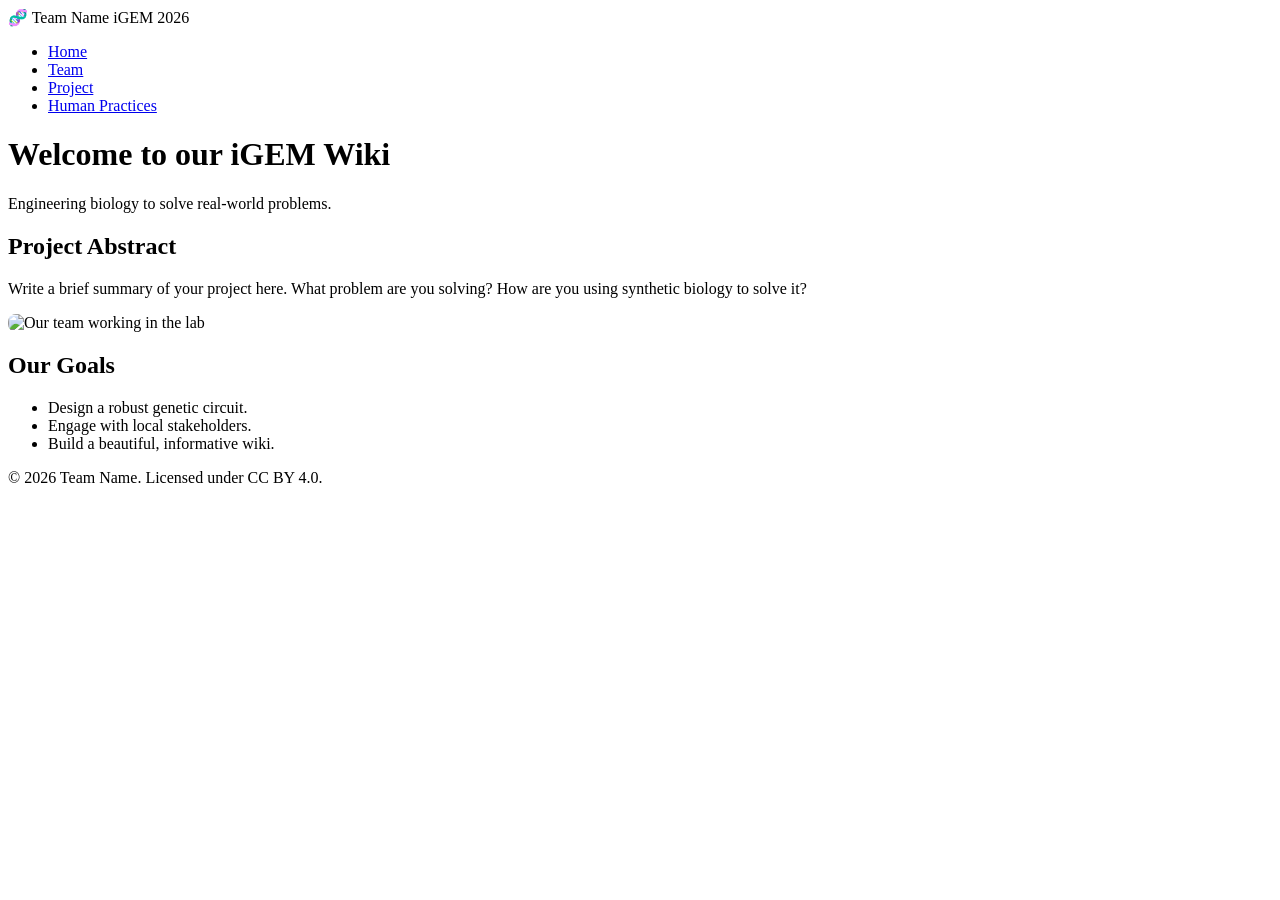
==== index.html @ 5bd160a6 "Add initial HTML structure for iGEM project" ====
<!DOCTYPE html>
<html lang="en">
<head>
    <meta charset="UTF-8">
    <meta name="viewport" content="width=device-width, initial-scale=1.0">
    <title>Our iGEM Project</title>
    <link rel="stylesheet" href="style.css">
</head>
<body>

    <nav class="navbar">
        <div class="logo">🧬 Team Name iGEM 2026</div>
        <ul class="nav-links">
            <li><a href="index.html">Home</a></li>
            <li><a href="team.html">Team</a></li>
            <li><a href="project.html">Project</a></li>
            <li><a href="human-practices.html">Human Practices</a></li>
        </ul>
    </nav>

    <header class="hero-section">
        <h1>Welcome to our iGEM Wiki</h1>
        <p>Engineering biology to solve real-world problems.</p>
    </header>

    <main class="content-container">
        <section class="project-summary">
            <h2>Project Abstract</h2>
            <p>Write a brief summary of your project here. What problem are you solving? How are you using synthetic biology to solve it?</p>
            
            <img src="lab.jpg" alt="Our team working in the lab" style="max-width: 100%; border-radius: 8px;">
        </section>

        <section class="achievements">
            <h2>Our Goals</h2>
            <ul>
                <li>Design a robust genetic circuit.</li>
                <li>Engage with local stakeholders.</li>
                <li>Build a beautiful, informative wiki.</li>
            </ul>
        </section>
    </main>

    <footer>
        <p>&copy; 2026 Team Name. Licensed under CC BY 4.0.</p>
    </footer>

</body>
</html>
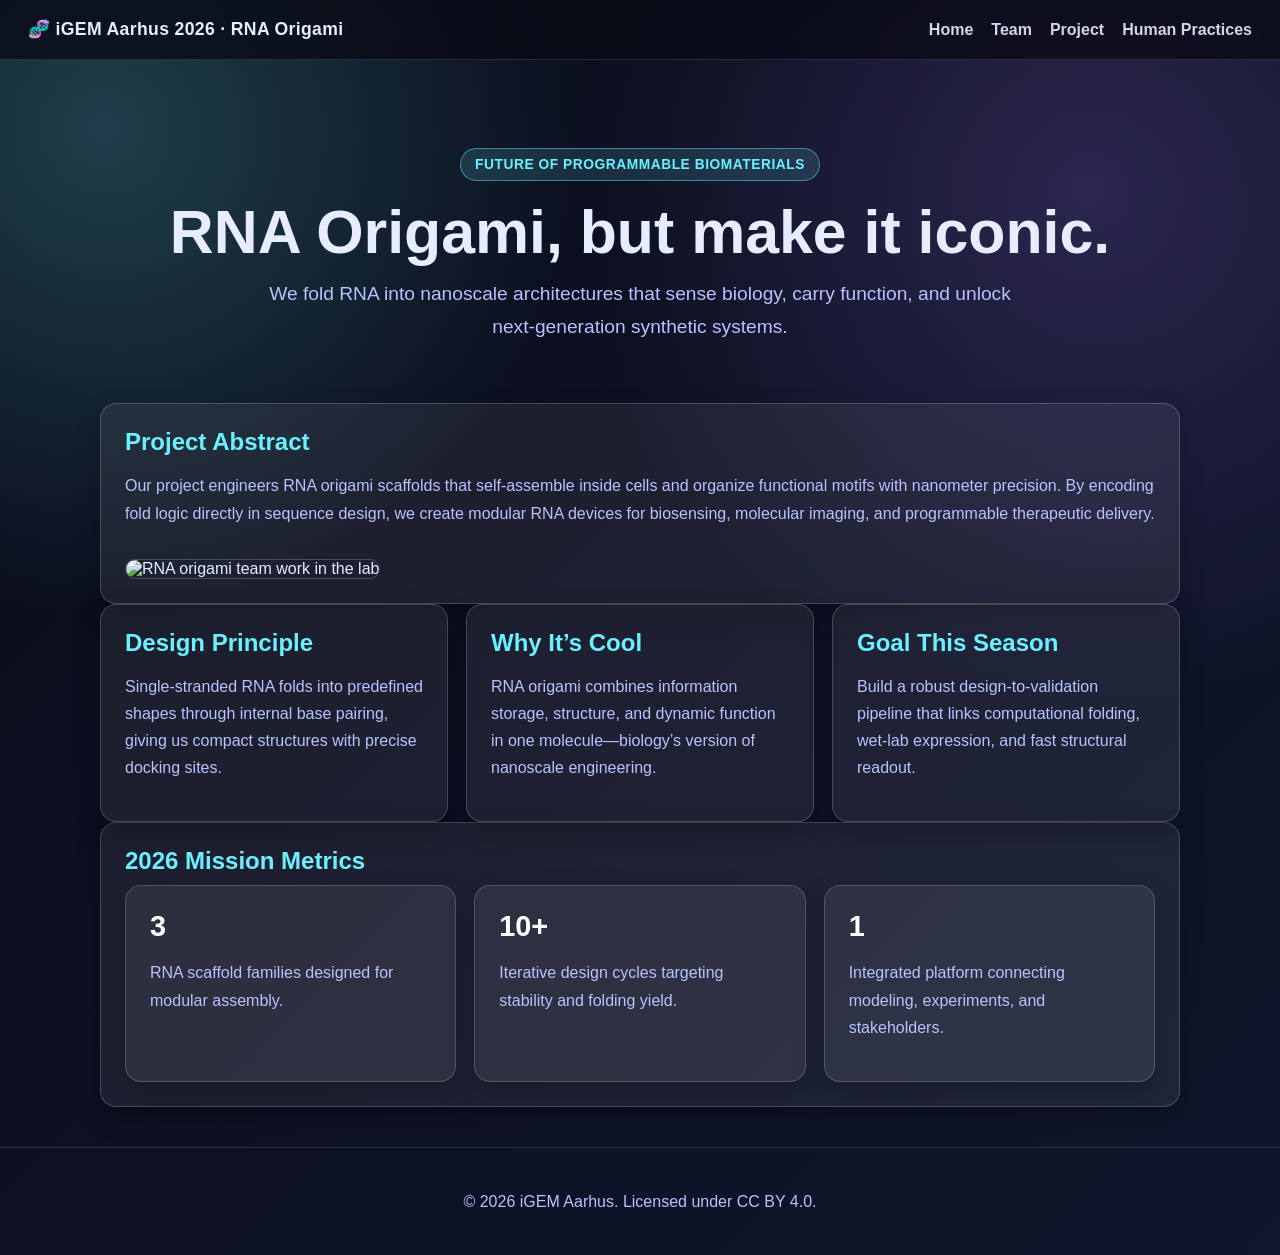
==== commit d2400eb8: "Redesign site with RNA origami theme and content Agent-Logs-Url: https://github.com/Halfdan-Ibsen/Ig" ====
--- a/index.html
+++ b/index.html
@@ -9,7 +9,7 @@
 <body>
 
     <nav class="navbar">
-        <div class="logo">🧬 Team Name iGEM 2026</div>
+        <div class="logo">🧬 iGEM Aarhus 2026 · RNA Origami</div>
         <ul class="nav-links">
             <li><a href="index.html">Home</a></li>
             <li><a href="team.html">Team</a></li>
@@ -19,30 +19,54 @@
     </nav>
 
     <header class="hero-section">
-        <h1>Welcome to our iGEM Wiki</h1>
-        <p>Engineering biology to solve real-world problems.</p>
+        <div class="badge">Future of programmable biomaterials</div>
+        <h1>RNA Origami, but make it iconic.</h1>
+        <p>We fold RNA into nanoscale architectures that sense biology, carry function, and unlock next-generation synthetic systems.</p>
     </header>
 
     <main class="content-container">
         <section class="project-summary">
             <h2>Project Abstract</h2>
-            <p>Write a brief summary of your project here. What problem are you solving? How are you using synthetic biology to solve it?</p>
-            
-            <img src="lab.jpg" alt="Our team working in the lab" style="max-width: 100%; border-radius: 8px;">
+            <p>Our project engineers RNA origami scaffolds that self-assemble inside cells and organize functional motifs with nanometer precision. By encoding fold logic directly in sequence design, we create modular RNA devices for biosensing, molecular imaging, and programmable therapeutic delivery.</p>
+            <img src="lab.jpg" alt="RNA origami team work in the lab" class="hero-image">
+        </section>
+
+        <section class="grid">
+            <article class="card">
+                <h2>Design Principle</h2>
+                <p>Single-stranded RNA folds into predefined shapes through internal base pairing, giving us compact structures with precise docking sites.</p>
+            </article>
+            <article class="card">
+                <h2>Why It’s Cool</h2>
+                <p>RNA origami combines information storage, structure, and dynamic function in one molecule—biology’s version of nanoscale engineering.</p>
+            </article>
+            <article class="card">
+                <h2>Goal This Season</h2>
+                <p>Build a robust design-to-validation pipeline that links computational folding, wet-lab expression, and fast structural readout.</p>
+            </article>
         </section>
 
         <section class="achievements">
-            <h2>Our Goals</h2>
-            <ul>
-                <li>Design a robust genetic circuit.</li>
-                <li>Engage with local stakeholders.</li>
-                <li>Build a beautiful, informative wiki.</li>
-            </ul>
+            <h2>2026 Mission Metrics</h2>
+            <div class="grid">
+                <article class="card">
+                    <div class="stat">3</div>
+                    <p>RNA scaffold families designed for modular assembly.</p>
+                </article>
+                <article class="card">
+                    <div class="stat">10+</div>
+                    <p>Iterative design cycles targeting stability and folding yield.</p>
+                </article>
+                <article class="card">
+                    <div class="stat">1</div>
+                    <p>Integrated platform connecting modeling, experiments, and stakeholders.</p>
+                </article>
+            </div>
         </section>
     </main>
 
     <footer>
-        <p>&copy; 2026 Team Name. Licensed under CC BY 4.0.</p>
+        <p>&copy; 2026 iGEM Aarhus. Licensed under CC BY 4.0.</p>
     </footer>
 
 </body>
--- a/style.css
+++ b/style.css
@@ -0,0 +1,179 @@
+:root {
+    --bg-dark: #090b17;
+    --bg-mid: #11162d;
+    --panel: rgba(255, 255, 255, 0.07);
+    --panel-border: rgba(255, 255, 255, 0.18);
+    --text: #e8ecff;
+    --muted: #b7c2ff;
+    --accent: #6af0ff;
+    --accent-2: #9e7dff;
+    --accent-3: #4dffb8;
+}
+
+* {
+    box-sizing: border-box;
+}
+
+body {
+    font-family: "Inter", "Segoe UI", Tahoma, Geneva, Verdana, sans-serif;
+    margin: 0;
+    color: var(--text);
+    background:
+        radial-gradient(circle at 8% 10%, rgba(106, 240, 255, 0.22) 0, transparent 30%),
+        radial-gradient(circle at 85% 15%, rgba(158, 125, 255, 0.2) 0, transparent 34%),
+        linear-gradient(135deg, var(--bg-dark), var(--bg-mid));
+    min-height: 100vh;
+}
+
+.navbar {
+    display: flex;
+    justify-content: space-between;
+    align-items: center;
+    padding: 16px 28px;
+    position: sticky;
+    top: 0;
+    z-index: 10;
+    backdrop-filter: blur(8px);
+    background: rgba(9, 11, 23, 0.78);
+    border-bottom: 1px solid rgba(255, 255, 255, 0.12);
+}
+
+.navbar .logo {
+    font-size: 1.1rem;
+    font-weight: 700;
+    letter-spacing: 0.02em;
+}
+
+.nav-links {
+    list-style: none;
+    display: flex;
+    gap: 18px;
+    margin: 0;
+    padding: 0;
+}
+
+.nav-links a {
+    color: var(--text);
+    text-decoration: none;
+    font-weight: 600;
+    opacity: 0.9;
+}
+
+.nav-links a:hover {
+    color: var(--accent);
+}
+
+.hero-section {
+    text-align: center;
+    padding: 88px 20px 60px;
+}
+
+.hero-section h1 {
+    margin: 0 0 12px;
+    font-size: clamp(2rem, 4.8vw, 3.8rem);
+    line-height: 1.1;
+}
+
+.hero-section p {
+    margin: 0 auto;
+    max-width: 760px;
+    color: var(--muted);
+    font-size: clamp(1rem, 1.8vw, 1.2rem);
+}
+
+.badge {
+    display: inline-block;
+    margin-bottom: 18px;
+    padding: 8px 14px;
+    border-radius: 999px;
+    background: rgba(106, 240, 255, 0.14);
+    border: 1px solid rgba(106, 240, 255, 0.45);
+    color: var(--accent);
+    font-weight: 600;
+    font-size: 0.86rem;
+    letter-spacing: 0.04em;
+    text-transform: uppercase;
+}
+
+.content-container {
+    width: min(1080px, calc(100% - 32px));
+    margin: 0 auto 40px;
+}
+
+.grid {
+    display: grid;
+    gap: 18px;
+    grid-template-columns: repeat(auto-fit, minmax(240px, 1fr));
+}
+
+.card,
+.project-section,
+.hp-section,
+.team-member,
+.project-summary,
+.achievements {
+    background: var(--panel);
+    border: 1px solid var(--panel-border);
+    border-radius: 16px;
+    padding: 24px;
+    box-shadow: 0 10px 24px rgba(0, 0, 0, 0.25);
+}
+
+h1, h2, h3 {
+    margin-top: 0;
+}
+
+h2 {
+    color: var(--accent);
+    margin-bottom: 10px;
+}
+
+p, li, blockquote {
+    line-height: 1.7;
+    color: var(--muted);
+}
+
+ul {
+    padding-left: 1.1rem;
+}
+
+blockquote {
+    margin: 14px 0 0;
+    padding: 14px 16px;
+    border-left: 4px solid var(--accent-2);
+    background: rgba(158, 125, 255, 0.12);
+    border-radius: 8px;
+}
+
+.hero-image {
+    width: 100%;
+    border-radius: 14px;
+    border: 1px solid rgba(255, 255, 255, 0.2);
+    margin-top: 16px;
+}
+
+.stat {
+    color: #ffffff;
+    font-size: 1.8rem;
+    font-weight: 800;
+}
+
+footer {
+    text-align: center;
+    padding: 24px;
+    color: var(--muted);
+    border-top: 1px solid rgba(255, 255, 255, 0.12);
+}
+
+@media (max-width: 700px) {
+    .navbar {
+        flex-direction: column;
+        align-items: flex-start;
+        gap: 10px;
+    }
+
+    .nav-links {
+        flex-wrap: wrap;
+        gap: 10px 14px;
+    }
+}
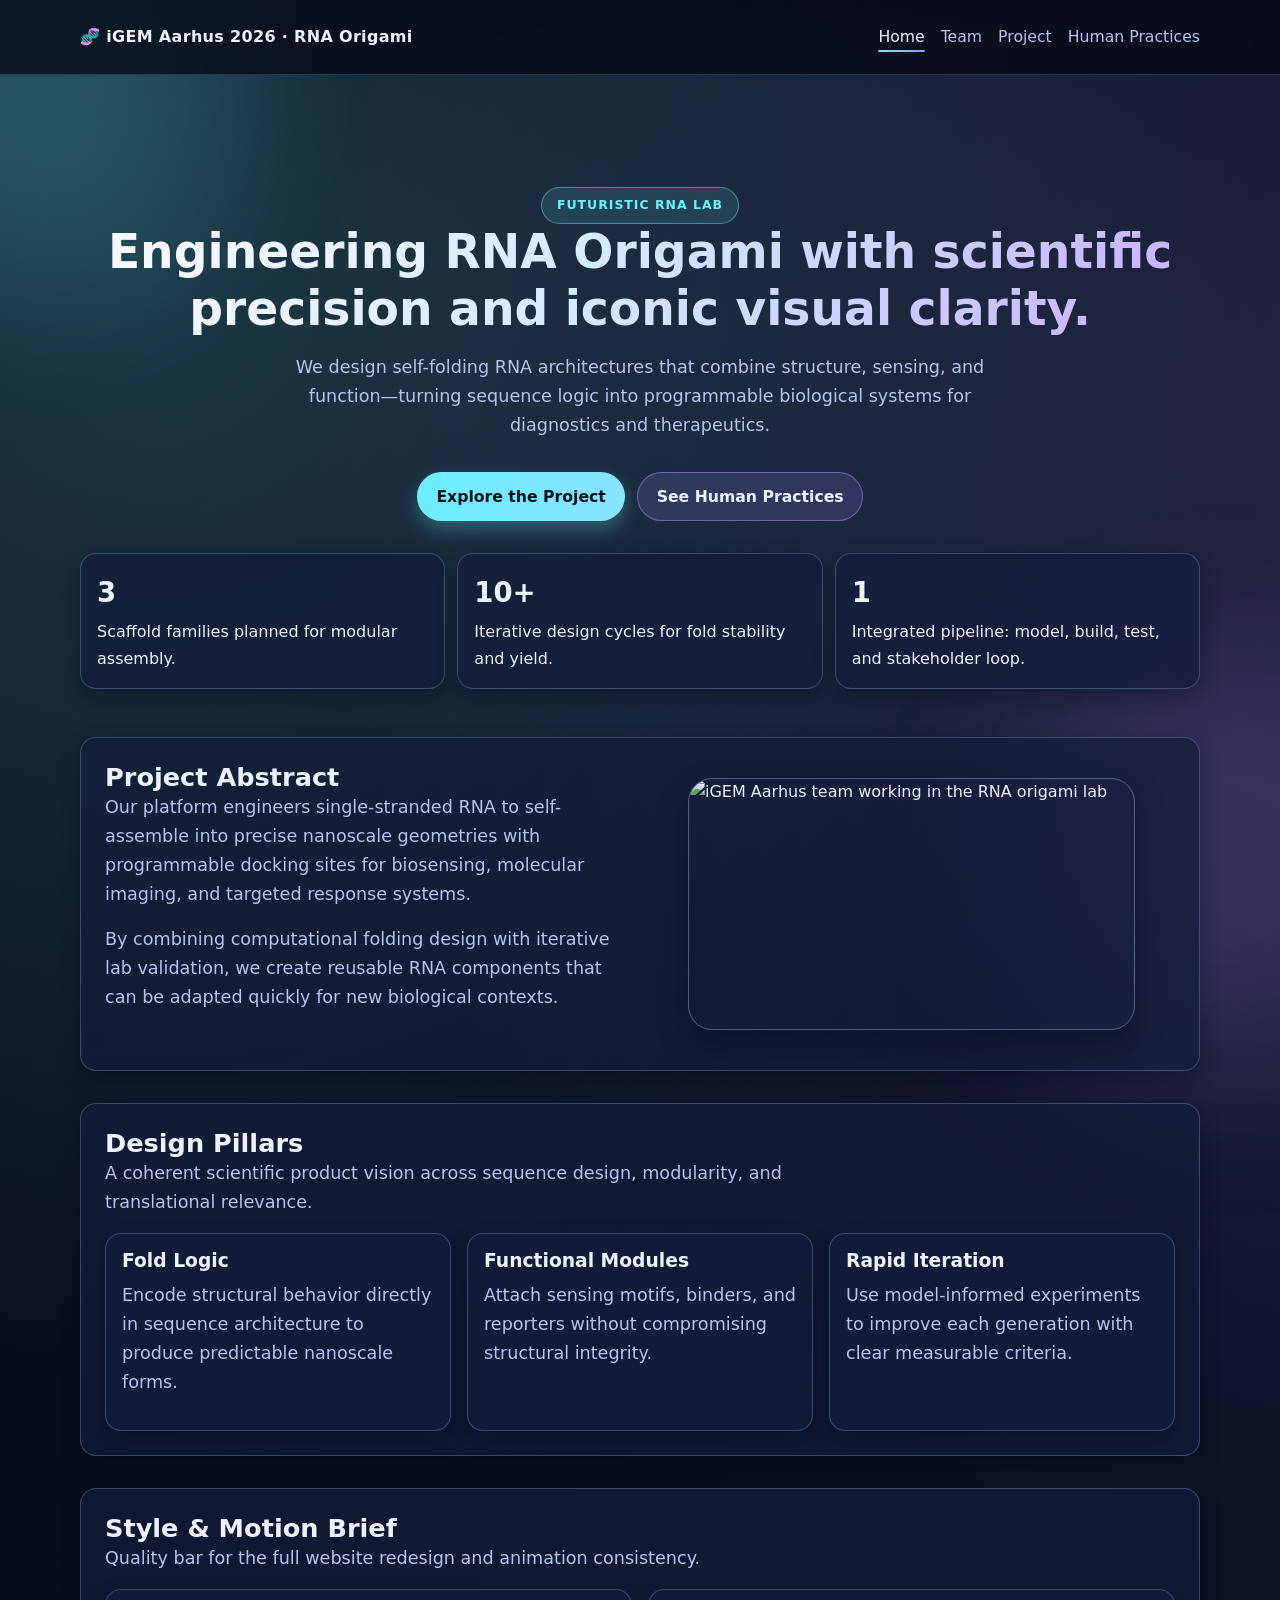
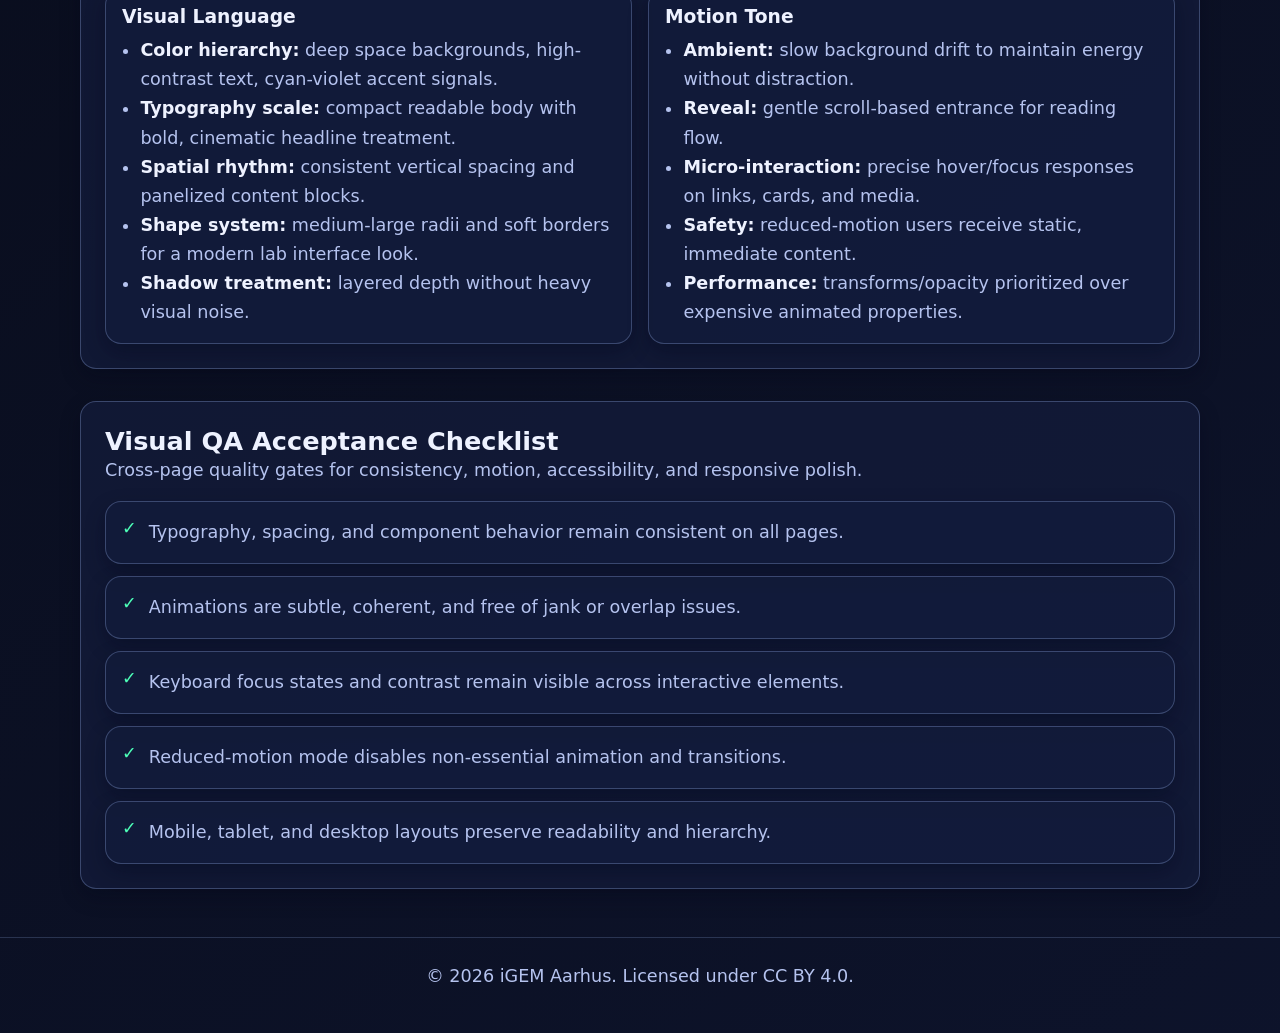
==== commit 0a2f38ab: "feat: implement cohesive visual redesign and animation system Agent-Logs-Url: https://github.com/Hal" ====
--- a/index.html
+++ b/index.html
@@ -3,71 +3,129 @@
 <head>
     <meta charset="UTF-8">
     <meta name="viewport" content="width=device-width, initial-scale=1.0">
-    <title>Our iGEM Project</title>
+    <title>iGEM Aarhus 2026 · RNA Origami</title>
     <link rel="stylesheet" href="style.css">
+    <script src="script.js" defer></script>
 </head>
 <body>
-
     <nav class="navbar">
-        <div class="logo">🧬 iGEM Aarhus 2026 · RNA Origami</div>
-        <ul class="nav-links">
-            <li><a href="index.html">Home</a></li>
-            <li><a href="team.html">Team</a></li>
-            <li><a href="project.html">Project</a></li>
-            <li><a href="human-practices.html">Human Practices</a></li>
-        </ul>
+        <div class="nav-inner">
+            <div class="logo">🧬 iGEM Aarhus 2026 · RNA Origami</div>
+            <ul class="nav-links">
+                <li><a href="index.html">Home</a></li>
+                <li><a href="team.html">Team</a></li>
+                <li><a href="project.html">Project</a></li>
+                <li><a href="human-practices.html">Human Practices</a></li>
+            </ul>
+        </div>
     </nav>
 
-    <header class="hero-section">
-        <div class="badge">Future of programmable biomaterials</div>
-        <h1>RNA Origami, but make it iconic.</h1>
-        <p>We fold RNA into nanoscale architectures that sense biology, carry function, and unlock next-generation synthetic systems.</p>
+    <header class="hero-section content-container" data-reveal>
+        <div class="badge">Futuristic RNA Lab</div>
+        <h1 class="hero-title">Engineering RNA Origami with scientific precision and iconic visual clarity.</h1>
+        <p>We design self-folding RNA architectures that combine structure, sensing, and function—turning sequence logic into programmable biological systems for diagnostics and therapeutics.</p>
+        <div class="button-row">
+            <a class="btn btn-primary" href="project.html">Explore the Project</a>
+            <a class="btn btn-secondary" href="human-practices.html">See Human Practices</a>
+        </div>
+
+        <div class="hero-meta">
+            <article class="meta-item" data-reveal data-delay="1">
+                <strong>3</strong>
+                Scaffold families planned for modular assembly.
+            </article>
+            <article class="meta-item" data-reveal data-delay="2">
+                <strong>10+</strong>
+                Iterative design cycles for fold stability and yield.
+            </article>
+            <article class="meta-item" data-reveal data-delay="3">
+                <strong>1</strong>
+                Integrated pipeline: model, build, test, and stakeholder loop.
+            </article>
+        </div>
     </header>
 
-    <main class="content-container">
-        <section class="project-summary">
-            <h2>Project Abstract</h2>
-            <p>Our project engineers RNA origami scaffolds that self-assemble inside cells and organize functional motifs with nanometer precision. By encoding fold logic directly in sequence design, we create modular RNA devices for biosensing, molecular imaging, and programmable therapeutic delivery.</p>
-            <img src="lab.jpg" alt="RNA origami team work in the lab" class="hero-image">
+    <main class="content-container section-stack">
+        <section class="panel grid two-col" data-reveal>
+            <div>
+                <div class="section-heading">
+                    <h2>Project Abstract</h2>
+                    <p>Our platform engineers single-stranded RNA to self-assemble into precise nanoscale geometries with programmable docking sites for biosensing, molecular imaging, and targeted response systems.</p>
+                </div>
+                <p>By combining computational folding design with iterative lab validation, we create reusable RNA components that can be adapted quickly for new biological contexts.</p>
+            </div>
+            <figure class="media-frame">
+                <img src="lab.jpg" alt="iGEM Aarhus team working in the RNA origami lab" loading="eager" decoding="async">
+            </figure>
         </section>
 
-        <section class="grid">
-            <article class="card">
-                <h2>Design Principle</h2>
-                <p>Single-stranded RNA folds into predefined shapes through internal base pairing, giving us compact structures with precise docking sites.</p>
-            </article>
-            <article class="card">
-                <h2>Why It’s Cool</h2>
-                <p>RNA origami combines information storage, structure, and dynamic function in one molecule—biology’s version of nanoscale engineering.</p>
-            </article>
-            <article class="card">
-                <h2>Goal This Season</h2>
-                <p>Build a robust design-to-validation pipeline that links computational folding, wet-lab expression, and fast structural readout.</p>
-            </article>
+        <section class="panel" data-reveal>
+            <div class="section-heading">
+                <h2>Design Pillars</h2>
+                <p>A coherent scientific product vision across sequence design, modularity, and translational relevance.</p>
+            </div>
+            <div class="grid three-col">
+                <article class="card" data-reveal data-delay="1">
+                    <h3>Fold Logic</h3>
+                    <p>Encode structural behavior directly in sequence architecture to produce predictable nanoscale forms.</p>
+                </article>
+                <article class="card" data-reveal data-delay="2">
+                    <h3>Functional Modules</h3>
+                    <p>Attach sensing motifs, binders, and reporters without compromising structural integrity.</p>
+                </article>
+                <article class="card" data-reveal data-delay="3">
+                    <h3>Rapid Iteration</h3>
+                    <p>Use model-informed experiments to improve each generation with clear measurable criteria.</p>
+                </article>
+            </div>
         </section>
 
-        <section class="achievements">
-            <h2>2026 Mission Metrics</h2>
-            <div class="grid">
+        <section class="panel" data-reveal>
+            <div class="section-heading">
+                <h2>Style & Motion Brief</h2>
+                <p>Quality bar for the full website redesign and animation consistency.</p>
+            </div>
+            <div class="grid two-col">
                 <article class="card">
-                    <div class="stat">3</div>
-                    <p>RNA scaffold families designed for modular assembly.</p>
+                    <h3>Visual Language</h3>
+                    <ul>
+                        <li><strong>Color hierarchy:</strong> deep space backgrounds, high-contrast text, cyan-violet accent signals.</li>
+                        <li><strong>Typography scale:</strong> compact readable body with bold, cinematic headline treatment.</li>
+                        <li><strong>Spatial rhythm:</strong> consistent vertical spacing and panelized content blocks.</li>
+                        <li><strong>Shape system:</strong> medium-large radii and soft borders for a modern lab interface look.</li>
+                        <li><strong>Shadow treatment:</strong> layered depth without heavy visual noise.</li>
+                    </ul>
                 </article>
                 <article class="card">
-                    <div class="stat">10+</div>
-                    <p>Iterative design cycles targeting stability and folding yield.</p>
-                </article>
-                <article class="card">
-                    <div class="stat">1</div>
-                    <p>Integrated platform connecting modeling, experiments, and stakeholders.</p>
+                    <h3>Motion Tone</h3>
+                    <ul>
+                        <li><strong>Ambient:</strong> slow background drift to maintain energy without distraction.</li>
+                        <li><strong>Reveal:</strong> gentle scroll-based entrance for reading flow.</li>
+                        <li><strong>Micro-interaction:</strong> precise hover/focus responses on links, cards, and media.</li>
+                        <li><strong>Safety:</strong> reduced-motion users receive static, immediate content.</li>
+                        <li><strong>Performance:</strong> transforms/opacity prioritized over expensive animated properties.</li>
+                    </ul>
                 </article>
             </div>
+        </section>
+
+        <section class="panel" data-reveal>
+            <div class="section-heading">
+                <h2>Visual QA Acceptance Checklist</h2>
+                <p>Cross-page quality gates for consistency, motion, accessibility, and responsive polish.</p>
+            </div>
+            <ul class="checklist">
+                <li class="checklist-item">Typography, spacing, and component behavior remain consistent on all pages.</li>
+                <li class="checklist-item">Animations are subtle, coherent, and free of jank or overlap issues.</li>
+                <li class="checklist-item">Keyboard focus states and contrast remain visible across interactive elements.</li>
+                <li class="checklist-item">Reduced-motion mode disables non-essential animation and transitions.</li>
+                <li class="checklist-item">Mobile, tablet, and desktop layouts preserve readability and hierarchy.</li>
+            </ul>
         </section>
     </main>
 
     <footer>
         <p>&copy; 2026 iGEM Aarhus. Licensed under CC BY 4.0.</p>
     </footer>
-
 </body>
 </html>
--- a/style.css
+++ b/style.css
@@ -1,45 +1,234 @@
+/* =========================================================
+   1) Design tokens: futuristic RNA lab aesthetic
+   ========================================================= */
 :root {
-    --bg-dark: #090b17;
-    --bg-mid: #11162d;
-    --panel: rgba(255, 255, 255, 0.07);
-    --panel-border: rgba(255, 255, 255, 0.18);
-    --text: #e8ecff;
-    --muted: #b7c2ff;
-    --accent: #6af0ff;
-    --accent-2: #9e7dff;
-    --accent-3: #4dffb8;
-}
-
+    color-scheme: dark;
+
+    --bg-base: #070a16;
+    --bg-surface: #0f1631;
+    --bg-panel: rgba(20, 29, 60, 0.72);
+    --bg-panel-strong: rgba(26, 37, 76, 0.86);
+
+    --text-primary: #eef2ff;
+    --text-secondary: #b5c3ef;
+    --text-tertiary: #8fa2db;
+
+    --accent-cyan: #6af0ff;
+    --accent-violet: #a88bff;
+    --accent-mint: #4dffb8;
+    --accent-warm: #ffd38e;
+
+    --border-soft: rgba(166, 193, 255, 0.28);
+    --border-strong: rgba(106, 240, 255, 0.44);
+
+    --space-1: 0.25rem;
+    --space-2: 0.5rem;
+    --space-3: 0.75rem;
+    --space-4: 1rem;
+    --space-5: 1.5rem;
+    --space-6: 2rem;
+    --space-7: 3rem;
+    --space-8: 4rem;
+
+    --radius-sm: 10px;
+    --radius-md: 16px;
+    --radius-lg: 24px;
+    --radius-pill: 999px;
+
+    --shadow-sm: 0 8px 20px rgba(2, 7, 24, 0.32);
+    --shadow-md: 0 14px 30px rgba(2, 7, 24, 0.4);
+    --shadow-lg: 0 24px 50px rgba(2, 7, 24, 0.52);
+
+    --container-max: 1120px;
+
+    --font-base: "Inter", "Segoe UI", system-ui, -apple-system, sans-serif;
+    --font-size-sm: clamp(0.88rem, 0.78rem + 0.25vw, 0.98rem);
+    --font-size-md: clamp(1rem, 0.92rem + 0.3vw, 1.1rem);
+    --font-size-lg: clamp(1.2rem, 1.05rem + 0.7vw, 1.6rem);
+    --font-size-xl: clamp(1.9rem, 1.35rem + 2vw, 3.1rem);
+
+    --motion-fast: 180ms;
+    --motion-mid: 280ms;
+    --motion-slow: 560ms;
+    --ease-precision: cubic-bezier(0.22, 0.61, 0.36, 1);
+}
+
+/* =========================================================
+   2) Base and typography
+   ========================================================= */
 * {
     box-sizing: border-box;
 }
 
+html,
 body {
-    font-family: "Inter", "Segoe UI", Tahoma, Geneva, Verdana, sans-serif;
     margin: 0;
-    color: var(--text);
+    padding: 0;
+}
+
+body {
+    min-height: 100vh;
+    font-family: var(--font-base);
+    color: var(--text-primary);
+    line-height: 1.65;
     background:
-        radial-gradient(circle at 8% 10%, rgba(106, 240, 255, 0.22) 0, transparent 30%),
-        radial-gradient(circle at 85% 15%, rgba(158, 125, 255, 0.2) 0, transparent 34%),
-        linear-gradient(135deg, var(--bg-dark), var(--bg-mid));
-    min-height: 100vh;
-}
-
+        radial-gradient(circle at 9% 8%, rgba(106, 240, 255, 0.2), transparent 32%),
+        radial-gradient(circle at 88% 13%, rgba(168, 139, 255, 0.18), transparent 35%),
+        linear-gradient(140deg, var(--bg-base), var(--bg-surface));
+    background-size: 130% 130%;
+    overflow-x: hidden;
+    animation: ambient-gradient 18s ease-in-out infinite alternate;
+}
+
+body::before,
+body::after {
+    content: "";
+    position: fixed;
+    width: min(42vw, 440px);
+    height: min(42vw, 440px);
+    border-radius: 50%;
+    filter: blur(78px);
+    opacity: 0.18;
+    pointer-events: none;
+    z-index: -1;
+}
+
+body::before {
+    top: -12vw;
+    left: -16vw;
+    background: var(--accent-cyan);
+    animation: ambient-orb-a 15s ease-in-out infinite;
+}
+
+body::after {
+    right: -13vw;
+    bottom: -14vw;
+    background: var(--accent-violet);
+    animation: ambient-orb-b 18s ease-in-out infinite;
+}
+
+img {
+    max-width: 100%;
+    display: block;
+}
+
+a {
+    color: inherit;
+}
+
+h1,
+h2,
+h3 {
+    margin: 0;
+    line-height: 1.2;
+}
+
+h1 {
+    font-size: var(--font-size-xl);
+}
+
+h2 {
+    font-size: var(--font-size-lg);
+}
+
+p,
+li,
+blockquote {
+    margin-top: 0;
+    color: var(--text-secondary);
+    font-size: var(--font-size-md);
+}
+
+ul {
+    margin: 0;
+    padding-left: 1.15rem;
+}
+
+strong {
+    color: var(--text-primary);
+}
+
+/* =========================================================
+   3) Layout utilities
+   ========================================================= */
+.content-container {
+    width: min(var(--container-max), calc(100% - 2rem));
+    margin-inline: auto;
+}
+
+.section-stack {
+    display: grid;
+    gap: var(--space-6);
+    margin-bottom: var(--space-7);
+}
+
+.grid {
+    display: grid;
+    gap: var(--space-4);
+    grid-template-columns: repeat(auto-fit, minmax(220px, 1fr));
+}
+
+.grid.two-col {
+    grid-template-columns: repeat(auto-fit, minmax(290px, 1fr));
+}
+
+.grid.three-col {
+    grid-template-columns: repeat(auto-fit, minmax(210px, 1fr));
+}
+
+.page-header {
+    padding: clamp(3.3rem, 9vw, 6rem) 0 var(--space-6);
+    text-align: center;
+}
+
+.page-header p {
+    max-width: 760px;
+    margin: var(--space-4) auto 0;
+}
+
+.hero-section {
+    padding: clamp(4rem, 12vw, 7rem) 0 var(--space-7);
+    text-align: center;
+}
+
+.hero-section p {
+    max-width: 760px;
+    margin: var(--space-4) auto var(--space-6);
+}
+
+.hero-meta {
+    display: grid;
+    grid-template-columns: repeat(auto-fit, minmax(180px, 1fr));
+    gap: var(--space-3);
+    margin-top: var(--space-6);
+}
+
+/* =========================================================
+   4) Components
+   ========================================================= */
 .navbar {
-    display: flex;
-    justify-content: space-between;
-    align-items: center;
-    padding: 16px 28px;
     position: sticky;
     top: 0;
-    z-index: 10;
-    backdrop-filter: blur(8px);
-    background: rgba(9, 11, 23, 0.78);
-    border-bottom: 1px solid rgba(255, 255, 255, 0.12);
-}
-
-.navbar .logo {
-    font-size: 1.1rem;
+    z-index: 20;
+    backdrop-filter: blur(12px);
+    background: rgba(7, 10, 22, 0.78);
+    border-bottom: 1px solid rgba(166, 193, 255, 0.2);
+}
+
+.nav-inner {
+    width: min(var(--container-max), calc(100% - 2rem));
+    margin-inline: auto;
+    display: flex;
+    align-items: center;
+    justify-content: space-between;
+    gap: var(--space-4);
+    min-height: 74px;
+}
+
+.logo {
+    display: inline-flex;
+    align-items: center;
+    gap: var(--space-2);
     font-weight: 700;
     letter-spacing: 0.02em;
 }
@@ -47,133 +236,386 @@
 .nav-links {
     list-style: none;
     display: flex;
-    gap: 18px;
+    align-items: center;
+    gap: var(--space-4);
     margin: 0;
     padding: 0;
 }
 
 .nav-links a {
-    color: var(--text);
+    position: relative;
+    font-size: var(--font-size-sm);
     text-decoration: none;
-    font-weight: 600;
-    opacity: 0.9;
-}
-
-.nav-links a:hover {
-    color: var(--accent);
-}
-
-.hero-section {
+    color: var(--text-secondary);
+    transition: color var(--motion-fast) var(--ease-precision);
+}
+
+.nav-links a::after {
+    content: "";
+    position: absolute;
+    left: 0;
+    bottom: -6px;
+    width: 100%;
+    height: 2px;
+    border-radius: var(--radius-pill);
+    background: linear-gradient(90deg, var(--accent-cyan), var(--accent-violet));
+    transform: scaleX(0);
+    transform-origin: left;
+    transition: transform var(--motion-fast) var(--ease-precision);
+}
+
+.nav-links a:hover,
+.nav-links a:focus-visible,
+.nav-links a[aria-current="page"] {
+    color: var(--text-primary);
+}
+
+.nav-links a:hover::after,
+.nav-links a:focus-visible::after,
+.nav-links a[aria-current="page"]::after {
+    transform: scaleX(1);
+}
+
+.badge {
+    display: inline-flex;
+    align-items: center;
+    gap: var(--space-2);
+    padding: 0.45rem 0.9rem;
+    border-radius: var(--radius-pill);
+    border: 1px solid rgba(106, 240, 255, 0.44);
+    background: rgba(106, 240, 255, 0.12);
+    color: var(--accent-cyan);
+    text-transform: uppercase;
+    letter-spacing: 0.08em;
+    font-size: 0.78rem;
+    font-weight: 700;
+}
+
+.hero-title {
+    background: linear-gradient(120deg, #f8f9ff 6%, #d2ecff 45%, #cab7ff 92%);
+    -webkit-background-clip: text;
+    background-clip: text;
+    color: transparent;
+}
+
+.button-row {
+    display: flex;
+    justify-content: center;
+    flex-wrap: wrap;
+    gap: var(--space-3);
+}
+
+.btn {
+    display: inline-flex;
+    align-items: center;
+    justify-content: center;
+    min-height: 44px;
+    padding: 0.65rem 1.15rem;
+    border-radius: var(--radius-pill);
+    border: 1px solid transparent;
+    text-decoration: none;
+    font-weight: 700;
+    font-size: var(--font-size-sm);
+    transition:
+        transform var(--motion-fast) var(--ease-precision),
+        box-shadow var(--motion-fast) var(--ease-precision),
+        border-color var(--motion-fast) var(--ease-precision),
+        background-color var(--motion-fast) var(--ease-precision);
+}
+
+.btn-primary {
+    color: #02131d;
+    background: linear-gradient(110deg, var(--accent-cyan), #8be2ff);
+    box-shadow: 0 8px 18px rgba(106, 240, 255, 0.28);
+}
+
+.btn-secondary {
+    color: var(--text-primary);
+    background: rgba(168, 139, 255, 0.16);
+    border-color: rgba(168, 139, 255, 0.55);
+}
+
+.btn:hover {
+    transform: translateY(-2px);
+}
+
+.panel,
+.card,
+.meta-item,
+.quote-card,
+.checklist-item {
+    border-radius: var(--radius-md);
+    border: 1px solid var(--border-soft);
+    background: var(--bg-panel);
+    box-shadow: var(--shadow-sm);
+}
+
+.panel {
+    padding: var(--space-5);
+}
+
+.card,
+.meta-item,
+.quote-card,
+.checklist-item {
+    padding: var(--space-4);
+}
+
+.card h3,
+.quote-card h3,
+.meta-item h3 {
+    margin-bottom: var(--space-2);
+}
+
+.meta-item {
+    text-align: left;
+}
+
+.meta-item strong {
+    display: block;
+    font-size: clamp(1.3rem, 1rem + 0.9vw, 1.8rem);
+    color: var(--text-primary);
+    margin-bottom: var(--space-1);
+}
+
+.section-heading {
+    margin-bottom: var(--space-4);
+}
+
+.section-heading p {
+    margin-bottom: 0;
+    max-width: 68ch;
+}
+
+.stat {
+    font-size: clamp(1.5rem, 1.15rem + 1vw, 2.1rem);
+    font-weight: 800;
+    color: var(--text-primary);
+    margin-bottom: var(--space-2);
+}
+
+.media-frame {
+    border: 1px solid rgba(166, 193, 255, 0.4);
+    border-radius: var(--radius-lg);
+    overflow: hidden;
+    box-shadow: var(--shadow-md);
+}
+
+.media-frame img {
+    width: 100%;
+    aspect-ratio: 16 / 9;
+    object-fit: cover;
+    transition: transform var(--motion-slow) var(--ease-precision);
+}
+
+.media-frame:hover img {
+    transform: scale(1.03);
+}
+
+blockquote {
+    margin: var(--space-3) 0 0;
+    padding: var(--space-4);
+    border-radius: var(--radius-sm);
+    border-left: 4px solid var(--accent-violet);
+    background: rgba(168, 139, 255, 0.16);
+    color: #d8e1ff;
+}
+
+.quote-card {
+    background: linear-gradient(160deg, rgba(106, 240, 255, 0.1), rgba(168, 139, 255, 0.12));
+}
+
+.checklist {
+    list-style: none;
+    padding: 0;
+    margin: 0;
+    display: grid;
+    gap: var(--space-3);
+}
+
+.checklist-item {
+    display: flex;
+    gap: var(--space-3);
+    align-items: flex-start;
+}
+
+.checklist-item::before {
+    content: "✓";
+    color: var(--accent-mint);
+    font-weight: 800;
+    line-height: 1.25;
+}
+
+footer {
+    margin-top: var(--space-7);
+    padding: var(--space-5) 0;
+    border-top: 1px solid rgba(166, 193, 255, 0.2);
+    color: var(--text-tertiary);
     text-align: center;
-    padding: 88px 20px 60px;
-}
-
-.hero-section h1 {
-    margin: 0 0 12px;
-    font-size: clamp(2rem, 4.8vw, 3.8rem);
-    line-height: 1.1;
-}
-
-.hero-section p {
-    margin: 0 auto;
-    max-width: 760px;
-    color: var(--muted);
-    font-size: clamp(1rem, 1.8vw, 1.2rem);
-}
-
-.badge {
-    display: inline-block;
-    margin-bottom: 18px;
-    padding: 8px 14px;
-    border-radius: 999px;
-    background: rgba(106, 240, 255, 0.14);
-    border: 1px solid rgba(106, 240, 255, 0.45);
-    color: var(--accent);
-    font-weight: 600;
-    font-size: 0.86rem;
-    letter-spacing: 0.04em;
-    text-transform: uppercase;
-}
-
-.content-container {
-    width: min(1080px, calc(100% - 32px));
-    margin: 0 auto 40px;
-}
-
-.grid {
-    display: grid;
-    gap: 18px;
-    grid-template-columns: repeat(auto-fit, minmax(240px, 1fr));
-}
-
+}
+
+/* Consistent hover/focus quality */
 .card,
-.project-section,
-.hp-section,
-.team-member,
-.project-summary,
-.achievements {
-    background: var(--panel);
-    border: 1px solid var(--panel-border);
-    border-radius: 16px;
-    padding: 24px;
-    box-shadow: 0 10px 24px rgba(0, 0, 0, 0.25);
-}
-
-h1, h2, h3 {
-    margin-top: 0;
-}
-
-h2 {
-    color: var(--accent);
-    margin-bottom: 10px;
-}
-
-p, li, blockquote {
-    line-height: 1.7;
-    color: var(--muted);
-}
-
-ul {
-    padding-left: 1.1rem;
-}
-
-blockquote {
-    margin: 14px 0 0;
-    padding: 14px 16px;
-    border-left: 4px solid var(--accent-2);
-    background: rgba(158, 125, 255, 0.12);
-    border-radius: 8px;
-}
-
-.hero-image {
-    width: 100%;
-    border-radius: 14px;
-    border: 1px solid rgba(255, 255, 255, 0.2);
-    margin-top: 16px;
-}
-
-.stat {
-    color: #ffffff;
-    font-size: 1.8rem;
-    font-weight: 800;
-}
-
-footer {
-    text-align: center;
-    padding: 24px;
-    color: var(--muted);
-    border-top: 1px solid rgba(255, 255, 255, 0.12);
-}
-
-@media (max-width: 700px) {
-    .navbar {
+.panel,
+.meta-item,
+.quote-card,
+.checklist-item,
+.media-frame {
+    transition:
+        transform var(--motion-mid) var(--ease-precision),
+        box-shadow var(--motion-mid) var(--ease-precision),
+        border-color var(--motion-mid) var(--ease-precision),
+        background-color var(--motion-mid) var(--ease-precision);
+}
+
+.card:hover,
+.panel:hover,
+.meta-item:hover,
+.quote-card:hover,
+.checklist-item:hover,
+.media-frame:hover {
+    transform: translateY(-4px);
+    border-color: var(--border-strong);
+    box-shadow: var(--shadow-md);
+}
+
+/* =========================================================
+   5) Motion primitives
+   ========================================================= */
+.js-motion [data-reveal] {
+    opacity: 0;
+    transform: translateY(16px) scale(0.995);
+    transition:
+        opacity var(--motion-slow) var(--ease-precision),
+        transform var(--motion-slow) var(--ease-precision);
+}
+
+.js-motion [data-reveal].is-visible {
+    opacity: 1;
+    transform: translateY(0) scale(1);
+}
+
+[data-reveal][data-delay="1"] {
+    transition-delay: 80ms;
+}
+
+[data-reveal][data-delay="2"] {
+    transition-delay: 160ms;
+}
+
+[data-reveal][data-delay="3"] {
+    transition-delay: 240ms;
+}
+
+@keyframes ambient-gradient {
+    from {
+        background-position: 0% 40%;
+    }
+    to {
+        background-position: 100% 60%;
+    }
+}
+
+@keyframes ambient-orb-a {
+    0%,
+    100% {
+        transform: translate(0, 0);
+    }
+    50% {
+        transform: translate(38px, 22px);
+    }
+}
+
+@keyframes ambient-orb-b {
+    0%,
+    100% {
+        transform: translate(0, 0);
+    }
+    50% {
+        transform: translate(-32px, -18px);
+    }
+}
+
+/* =========================================================
+   6) Accessibility and focus visibility
+   ========================================================= */
+:focus-visible {
+    outline: 3px solid rgba(106, 240, 255, 0.88);
+    outline-offset: 3px;
+    border-radius: 6px;
+}
+
+@media (prefers-reduced-motion: reduce) {
+    *,
+    *::before,
+    *::after {
+        animation: none !important;
+        transition: none !important;
+        scroll-behavior: auto !important;
+    }
+
+    .js-motion [data-reveal] {
+        opacity: 1 !important;
+        transform: none !important;
+    }
+}
+
+/* =========================================================
+   7) Responsive breakpoints
+   ========================================================= */
+@media (max-width: 980px) {
+    .nav-inner {
+        min-height: 68px;
+    }
+
+    .content-container {
+        width: min(var(--container-max), calc(100% - 1.5rem));
+    }
+
+    .panel {
+        padding: var(--space-4);
+    }
+}
+
+@media (max-width: 760px) {
+    .nav-inner {
         flex-direction: column;
         align-items: flex-start;
-        gap: 10px;
+        justify-content: center;
+        gap: var(--space-2);
+        padding: var(--space-3) 0;
     }
 
     .nav-links {
         flex-wrap: wrap;
-        gap: 10px 14px;
-    }
-}
+        gap: var(--space-2) var(--space-3);
+    }
+
+    .hero-section,
+    .page-header {
+        text-align: left;
+    }
+
+    .hero-section p,
+    .page-header p {
+        margin-inline: 0;
+    }
+
+    .button-row {
+        justify-content: flex-start;
+    }
+}
+
+@media (max-width: 520px) {
+    .content-container {
+        width: calc(100% - 1.15rem);
+    }
+
+    .card,
+    .meta-item,
+    .quote-card,
+    .checklist-item,
+    .panel {
+        padding: var(--space-3);
+    }
+}
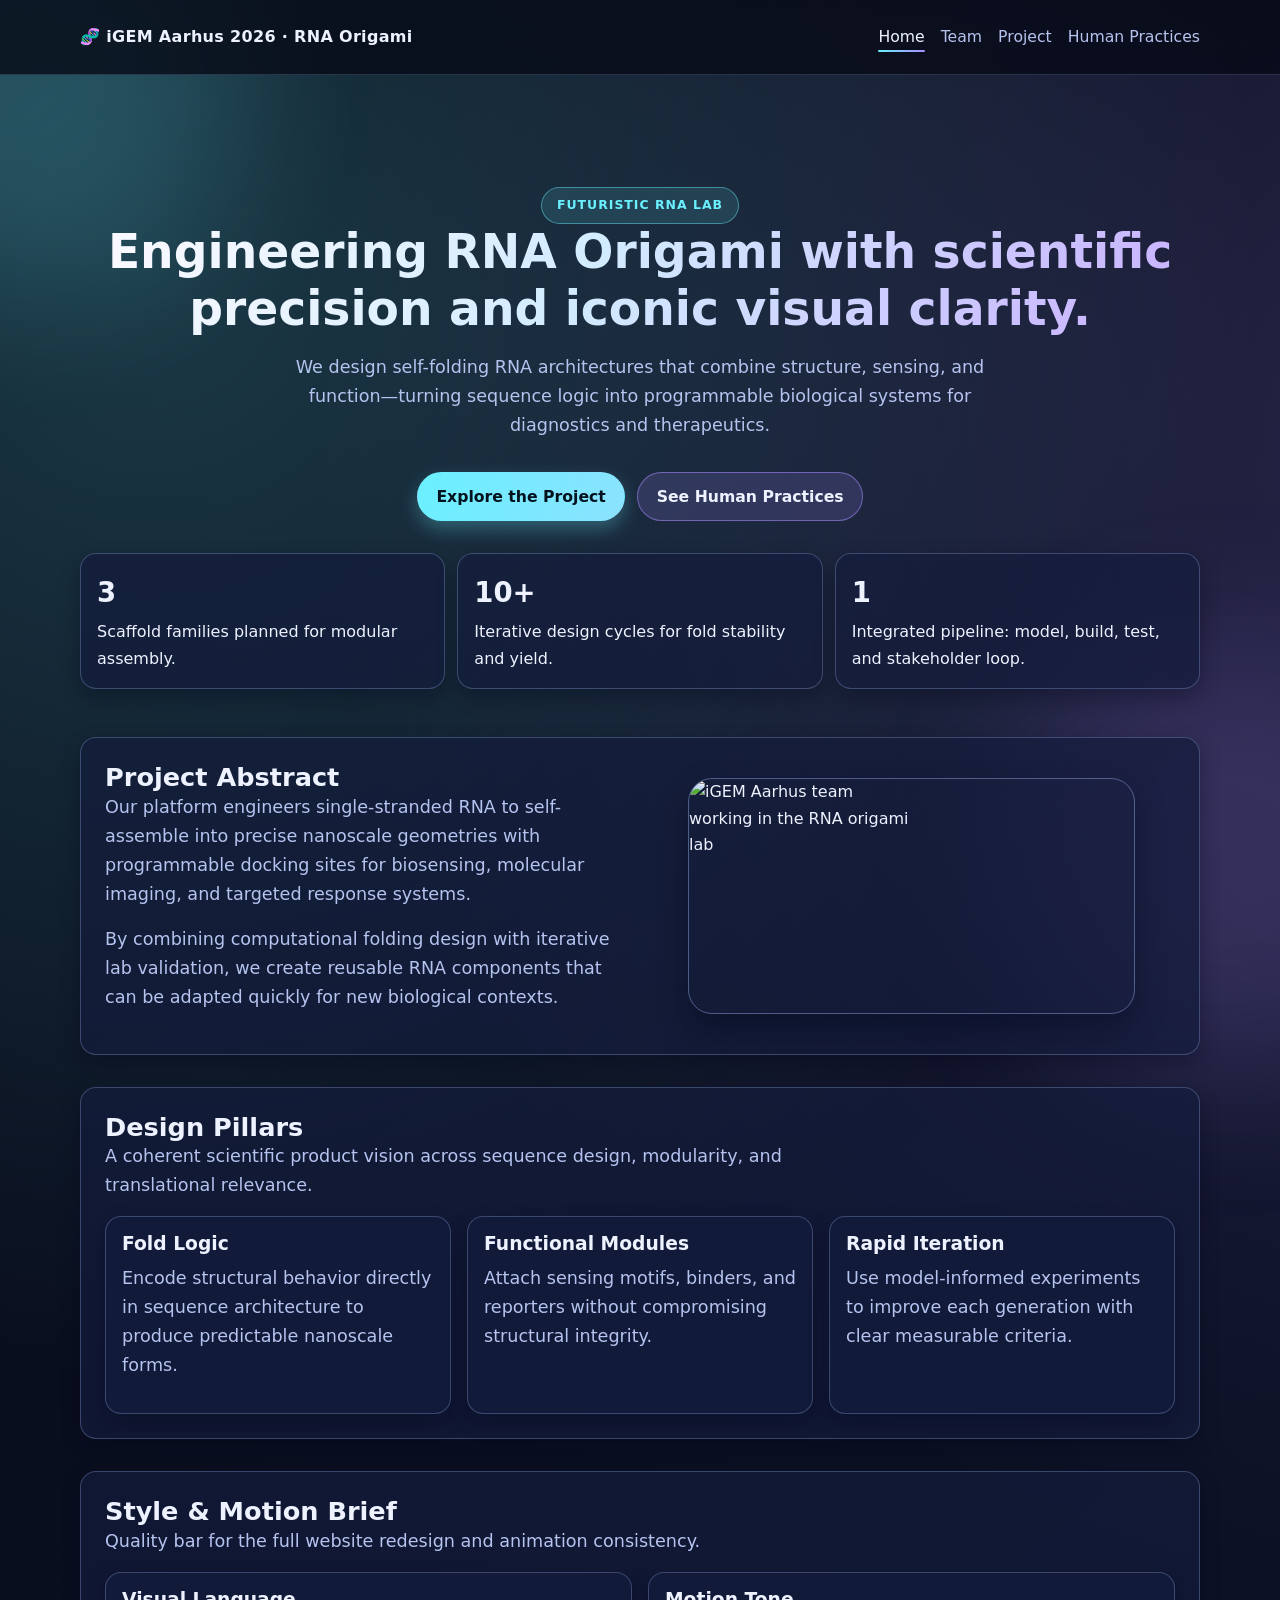
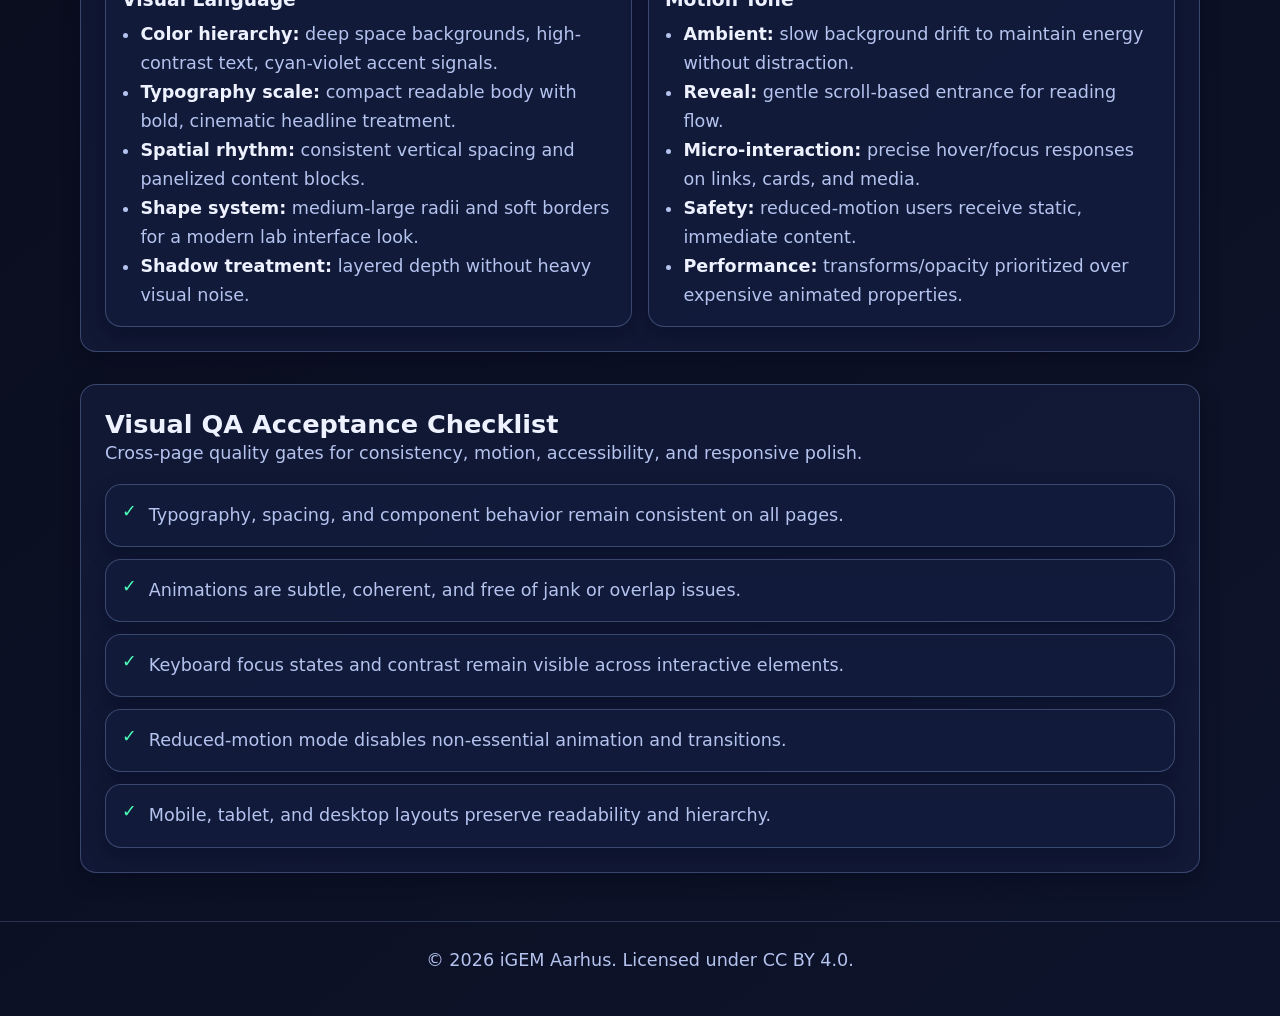
==== commit bce65483: "Style image with max-width and border-radius Added styling to the image in the media frame." ====
--- a/index.html
+++ b/index.html
@@ -3,6 +3,7 @@
 <head>
     <meta charset="UTF-8">
     <meta name="viewport" content="width=device-width, initial-scale=1.0">
+    <meta name="description" content="iGEM Aarhus 2026 develops RNA origami systems with a futuristic design-to-validation pipeline for biosensing, modular nanostructures, and responsible synthetic biology.">
     <title>iGEM Aarhus 2026 · RNA Origami</title>
     <link rel="stylesheet" href="style.css">
     <script src="script.js" defer></script>
@@ -55,7 +56,7 @@
                 <p>By combining computational folding design with iterative lab validation, we create reusable RNA components that can be adapted quickly for new biological contexts.</p>
             </div>
             <figure class="media-frame">
-                <img src="lab.jpg" alt="iGEM Aarhus team working in the RNA origami lab" loading="eager" decoding="async">
+                <img src="lab.jpg" alt="iGEM Aarhus team working in the RNA origami lab" style="max-width: 50%; border-radius: 8px;" loading="eager" decoding="async">
             </figure>
         </section>
 
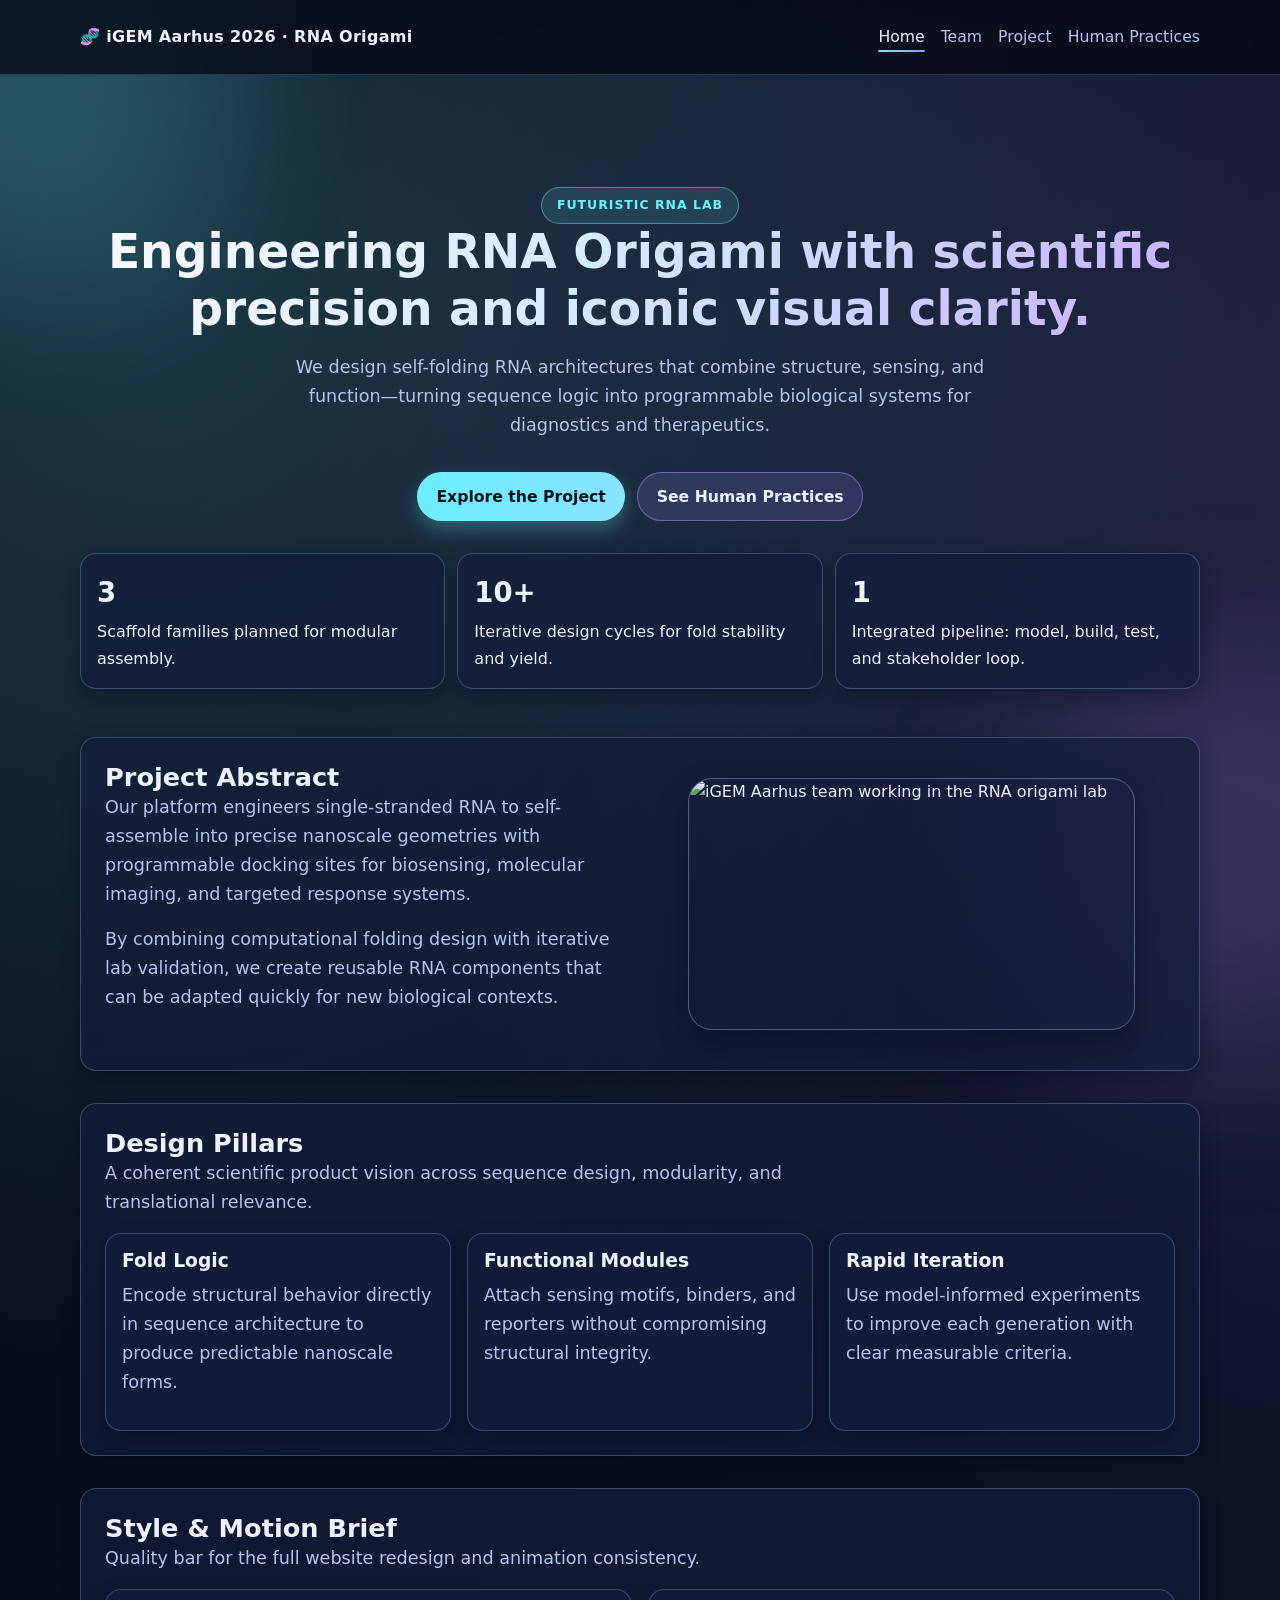
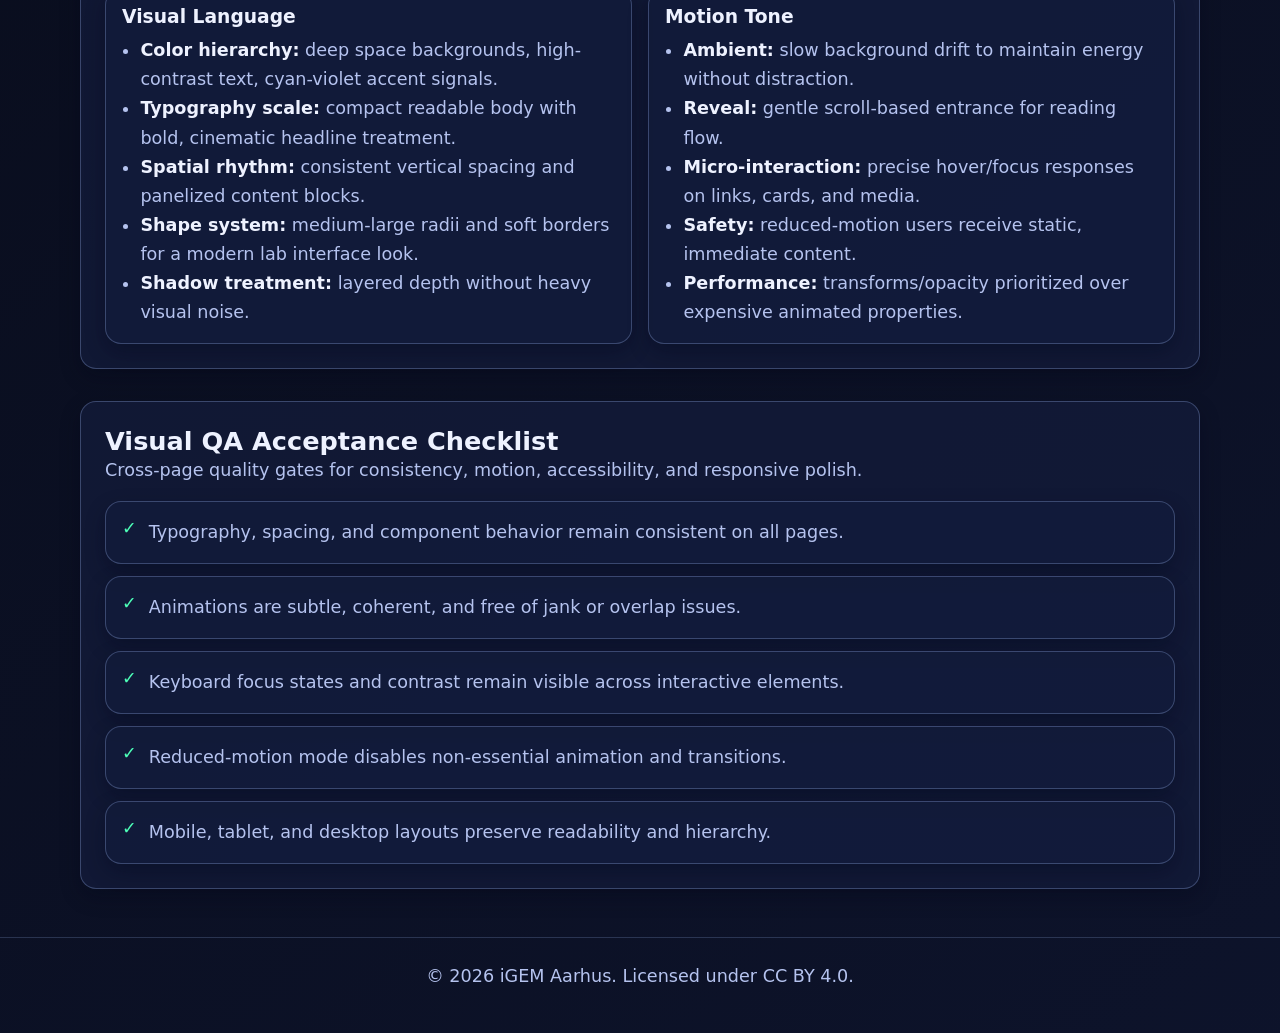
==== commit 8523b370: "Update image style to max-width 100%" ====
--- a/index.html
+++ b/index.html
@@ -56,7 +56,7 @@
                 <p>By combining computational folding design with iterative lab validation, we create reusable RNA components that can be adapted quickly for new biological contexts.</p>
             </div>
             <figure class="media-frame">
-                <img src="lab.jpg" alt="iGEM Aarhus team working in the RNA origami lab" style="max-width: 50%; border-radius: 8px;" loading="eager" decoding="async">
+                <img src="lab.jpg" alt="iGEM Aarhus team working in the RNA origami lab" style="max-width: 100%; border-radius: 8px;" loading="eager" decoding="async">
             </figure>
         </section>
 
